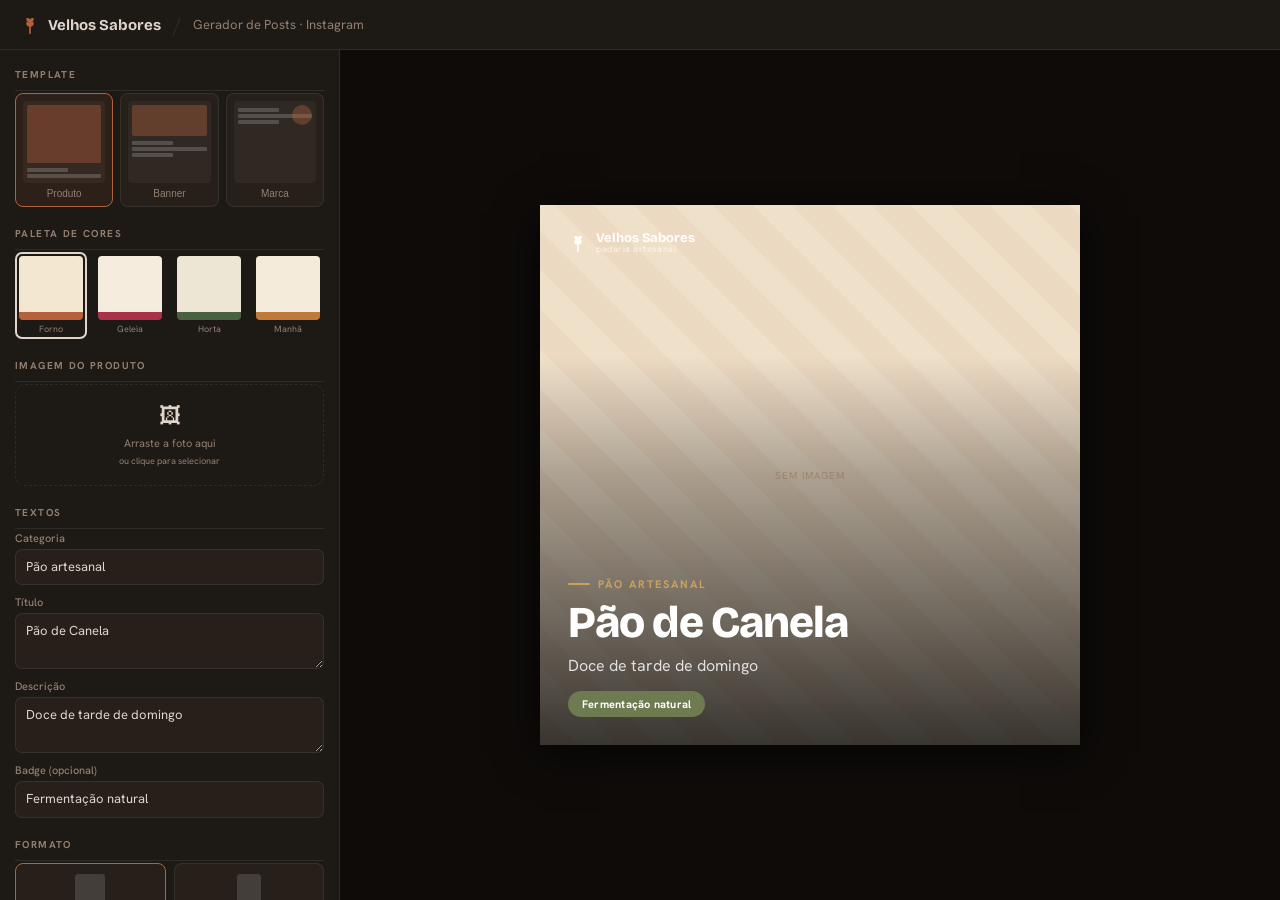
==== instagram-generator.html @ 73c16586 "feat: add secret route to generate posts" ====
<!DOCTYPE html>
<html lang="pt-BR">
<head>
  <meta charset="UTF-8">
  <meta name="viewport" content="width=device-width, initial-scale=1.0">
  <title>Gerador de Posts · Velhos Sabores</title>
  <link href="https://fonts.googleapis.com/css2?family=Bricolage+Grotesque:opsz,wght@12..96,400;12..96,600;12..96,700;12..96,800&family=Hanken+Grotesk:ital,wght@0,400;0,500;0,600;0,700;1,400;1,500&display=swap" rel="stylesheet">
  <script src="https://unpkg.com/html2canvas@1.4.1/dist/html2canvas.min.js"></script>
  <style>
    *, *::before, *::after { box-sizing: border-box; margin: 0; padding: 0; }

    :root {
      --u-bg:      #13100e;
      --u-surface: #1d1915;
      --u-s2:      #261f1a;
      --u-border:  rgba(255,255,255,.08);
      --u-text:    #e0d5cb;
      --u-muted:   #927f70;
      --u-accent:  #B5613A;
      --u-accent-d:#8f4c2e;
    }

    html, body { height: 100%; font-family: 'Hanken Grotesk', system-ui, sans-serif; background: var(--u-bg); color: var(--u-text); font-size: 14px; }

    body {
      display: grid;
      grid-template-columns: 340px 1fr;
      grid-template-rows: 50px 1fr;
      height: 100vh;
      overflow: hidden;
    }

    /* ── Header ── */
    .hdr {
      grid-column: 1 / -1;
      background: var(--u-surface);
      border-bottom: 1px solid var(--u-border);
      display: flex;
      align-items: center;
      padding: 0 20px;
      gap: 12px;
    }
    .hdr-brand { display: flex; align-items: center; gap: 8px; font-family: 'Bricolage Grotesque', sans-serif; font-weight: 700; font-size: 15px; }
    .hdr-sep   { color: var(--u-border); font-size: 20px; }
    .hdr-tool  { font-size: 13px; color: var(--u-muted); }

    /* ── Sidebar ── */
    .sidebar {
      background: var(--u-surface);
      border-right: 1px solid var(--u-border);
      overflow-y: auto;
      padding: 18px 15px 32px;
      display: flex;
      flex-direction: column;
      gap: 20px;
    }

    .sec-title {
      font-size: 10px; font-weight: 700; letter-spacing: .14em; text-transform: uppercase;
      color: var(--u-muted); padding-bottom: 9px; border-bottom: 1px solid var(--u-border); margin-bottom: 2px;
    }

    /* Template grid */
    .tpl-grid { display: grid; grid-template-columns: repeat(3, 1fr); gap: 7px; }
    .tpl-btn {
      background: var(--u-s2); border: 1.5px solid var(--u-border); border-radius: 8px;
      padding: 7px; cursor: pointer; display: flex; flex-direction: column; align-items: center;
      gap: 5px; transition: border-color .15s;
    }
    .tpl-btn:hover { border-color: rgba(181,97,58,.5); }
    .tpl-btn.sel   { border-color: var(--u-accent); background: rgba(181,97,58,.1); }
    .tpl-thumb {
      width: 100%; aspect-ratio: 1; background: rgba(255,255,255,.04); border-radius: 4px;
      overflow: hidden; padding: 4px; display: flex; flex-direction: column; gap: 2px;
    }
    .tl-img { background: rgba(181,97,58,.38); border-radius: 2px; }
    .tl-txt { background: rgba(255,255,255,.18); border-radius: 1px; height: 4px; }
    .tl-txt.s { width: 55%; }
    .tpl-label { font-size: 10px; color: var(--u-muted); }

    /* Palette grid */
    .pal-grid { display: grid; grid-template-columns: repeat(4, 1fr); gap: 7px; }
    .pal-btn  { border: 2px solid transparent; border-radius: 7px; padding: 2px; cursor: pointer; transition: border-color .15s; }
    .pal-btn.sel { border-color: var(--u-text); }
    .pal-swatch  { width: 100%; aspect-ratio: 1; border-radius: 4px; overflow: hidden; display: flex; flex-direction: column; }
    .pal-top { flex: 1; }
    .pal-bot { height: 8px; }
    .pal-name { font-size: 9px; color: var(--u-muted); text-align: center; margin-top: 3px; display: block; }

    /* Drop zone */
    .drop-zone {
      border: 1.5px dashed var(--u-border); border-radius: 10px; padding: 16px;
      cursor: pointer; position: relative; text-align: center; transition: border-color .15s, background .15s;
    }
    .drop-zone:hover, .drop-zone.over { border-color: var(--u-accent); background: rgba(181,97,58,.05); }
    .drop-zone input[type=file] { position: absolute; inset: 0; opacity: 0; cursor: pointer; width: 100%; height: 100%; }
    .drop-icon  { font-size: 22px; margin-bottom: 5px; }
    .drop-hint  { font-size: 11px; color: var(--u-muted); line-height: 1.5; }
    .drop-prev  { width: 100%; max-height: 100px; object-fit: cover; border-radius: 6px; display: none; margin-top: 8px; }
    .drop-zone.has-img .drop-icon,
    .drop-zone.has-img .drop-hint  { display: none; }
    .drop-zone.has-img              { border-style: solid; border-color: rgba(181,97,58,.5); }
    .drop-zone.has-img .drop-prev  { display: block; }
    .drop-chg   { display: none; font-size: 10px; color: var(--u-muted); margin-top: 5px; }
    .drop-zone.has-img .drop-chg   { display: block; }

    /* Fields */
    .fields { display: flex; flex-direction: column; gap: 10px; }
    .field  { display: flex; flex-direction: column; gap: 4px; }
    .field label { font-size: 11px; color: var(--u-muted); font-weight: 500; }
    .field input, .field textarea {
      background: var(--u-s2); border: 1px solid var(--u-border); border-radius: 7px;
      color: var(--u-text); font-family: inherit; font-size: 13px; padding: 8px 10px;
      width: 100%; outline: none; resize: vertical; line-height: 1.45; transition: border-color .15s;
    }
    .field input:focus, .field textarea:focus { border-color: var(--u-accent); }
    .field textarea { min-height: 56px; }

    /* Format */
    .fmt-grid { display: grid; grid-template-columns: 1fr 1fr; gap: 8px; }
    .fmt-btn {
      background: var(--u-s2); border: 1.5px solid var(--u-border); border-radius: 8px;
      padding: 10px 8px; cursor: pointer; display: flex; flex-direction: column;
      align-items: center; gap: 5px; transition: border-color .15s;
    }
    .fmt-btn:hover { border-color: rgba(181,97,58,.5); }
    .fmt-btn.sel   { border-color: var(--u-accent); }
    .fmt-box { background: rgba(255,255,255,.14); border-radius: 3px; }
    .fmt-label { font-size: 10px; color: var(--u-muted); }

    /* Download button */
    .dl-btn {
      background: var(--u-accent); color: #fff; border: none; border-radius: 9px;
      padding: 13px 16px; font-family: inherit; font-size: 14px; font-weight: 700;
      cursor: pointer; width: 100%; display: flex; align-items: center; justify-content: center;
      gap: 8px; transition: background .15s; margin-top: 4px;
    }
    .dl-btn:hover    { background: var(--u-accent-d); }
    .dl-btn:disabled { opacity: .5; cursor: not-allowed; }

    /* Preview */
    .preview {
      display: flex; align-items: center; justify-content: center;
      background: #0e0b09; padding: 32px; overflow: hidden;
    }
    #previewWrap { position: relative; box-shadow: 0 8px 40px rgba(0,0,0,.6); }
  </style>
</head>
<body>

<header class="hdr">
  <div class="hdr-brand">
    <svg width="20" height="20" viewBox="0 0 24 24" fill="none" stroke="#B5613A" stroke-width="2" stroke-linecap="round" stroke-linejoin="round">
      <line x1="12" y1="22" x2="12" y2="8"/>
      <path d="M12 8c0-2-1.5-3.5-3.5-3.5C8.5 6.5 10 8 12 8Z"/>
      <path d="M12 8c0-2 1.5-3.5 3.5-3.5C15.5 6.5 14 8 12 8Z"/>
      <path d="M12 13c0-2-1.5-3.5-3.5-3.5C8.5 11.5 10 13 12 13Z"/>
      <path d="M12 13c0-2 1.5-3.5 3.5-3.5C15.5 11.5 14 13 12 13Z"/>
    </svg>
    Velhos Sabores
  </div>
  <span class="hdr-sep">/</span>
  <span class="hdr-tool">Gerador de Posts · Instagram</span>
</header>

<aside class="sidebar">

  <div>
    <p class="sec-title">Template</p>
    <div class="tpl-grid">
      <button class="tpl-btn sel" data-tpl="produto" onclick="pick('template','produto',this)">
        <div class="tpl-thumb">
          <div class="tl-img" style="flex:1"></div>
          <div style="display:flex;flex-direction:column;gap:2px;padding:3px 0 1px">
            <div class="tl-txt s"></div>
            <div class="tl-txt"></div>
          </div>
        </div>
        <span class="tpl-label">Produto</span>
      </button>
      <button class="tpl-btn" data-tpl="banner" onclick="pick('template','banner',this)">
        <div class="tpl-thumb">
          <div class="tl-img" style="flex:0 0 42%"></div>
          <div style="flex:1;display:flex;flex-direction:column;gap:2px;padding:3px 0 1px">
            <div class="tl-txt s"></div>
            <div class="tl-txt"></div>
            <div class="tl-txt s"></div>
          </div>
        </div>
        <span class="tpl-label">Banner</span>
      </button>
      <button class="tpl-btn" data-tpl="marca" onclick="pick('template','marca',this)">
        <div class="tpl-thumb" style="position:relative">
          <div style="flex:1;display:flex;flex-direction:column;gap:2px;padding:3px 0 1px">
            <div class="tl-txt s"></div>
            <div class="tl-txt"></div>
            <div class="tl-txt s"></div>
          </div>
          <div class="tl-img" style="position:absolute;top:4px;right:4px;width:20px;height:20px;border-radius:50%"></div>
        </div>
        <span class="tpl-label">Marca</span>
      </button>
    </div>
  </div>

  <div>
    <p class="sec-title">Paleta de Cores</p>
    <div class="pal-grid">
      <div class="pal-btn sel" data-pal="forno" onclick="pick('palette','forno',this)">
        <div class="pal-swatch"><div class="pal-top" style="background:#F3E7D2"></div><div class="pal-bot" style="background:#B5613A"></div></div>
        <span class="pal-name">Forno</span>
      </div>
      <div class="pal-btn" data-pal="geleia" onclick="pick('palette','geleia',this)">
        <div class="pal-swatch"><div class="pal-top" style="background:#F6ECDD"></div><div class="pal-bot" style="background:#A8324A"></div></div>
        <span class="pal-name">Geleia</span>
      </div>
      <div class="pal-btn" data-pal="horta" onclick="pick('palette','horta',this)">
        <div class="pal-swatch"><div class="pal-top" style="background:#EEE6D4"></div><div class="pal-bot" style="background:#4A6140"></div></div>
        <span class="pal-name">Horta</span>
      </div>
      <div class="pal-btn" data-pal="manha" onclick="pick('palette','manha',this)">
        <div class="pal-swatch"><div class="pal-top" style="background:#F5EBDA"></div><div class="pal-bot" style="background:#C07A38"></div></div>
        <span class="pal-name">Manhã</span>
      </div>
    </div>
  </div>

  <div>
    <p class="sec-title">Imagem do Produto</p>
    <div class="drop-zone" id="dropZone">
      <input type="file" accept="image/*" id="fileInput" onchange="loadImg(this.files[0])">
      <div class="drop-icon">🖼</div>
      <p class="drop-hint">Arraste a foto aqui<br><small>ou clique para selecionar</small></p>
      <img class="drop-prev" id="dropPrev" src="" alt="">
      <p class="drop-chg">Clique para trocar a imagem</p>
    </div>
  </div>

  <div>
    <p class="sec-title">Textos</p>
    <div class="fields">
      <div class="field">
        <label>Categoria</label>
        <input type="text" id="inEyebrow" value="Pão artesanal" oninput="render()">
      </div>
      <div class="field">
        <label>Título</label>
        <textarea id="inTitle" oninput="render()">Pão de Canela</textarea>
      </div>
      <div class="field">
        <label>Descrição</label>
        <textarea id="inDesc" oninput="render()">Doce de tarde de domingo</textarea>
      </div>
      <div class="field">
        <label>Badge (opcional)</label>
        <input type="text" id="inBadge" value="Fermentação natural" oninput="render()">
      </div>
    </div>
  </div>

  <div>
    <p class="sec-title">Formato</p>
    <div class="fmt-grid">
      <button class="fmt-btn sel" data-fmt="square" onclick="pick('format','square',this)">
        <div class="fmt-box" style="width:30px;height:30px"></div>
        <span class="fmt-label">Quadrado · 1:1</span>
      </button>
      <button class="fmt-btn" data-fmt="portrait" onclick="pick('format','portrait',this)">
        <div class="fmt-box" style="width:24px;height:30px"></div>
        <span class="fmt-label">Retrato · 4:5</span>
      </button>
    </div>
  </div>

  <button class="dl-btn" id="dlBtn" onclick="download()">
    <svg width="16" height="16" viewBox="0 0 24 24" fill="none" stroke="currentColor" stroke-width="2.5" stroke-linecap="round" stroke-linejoin="round">
      <path d="M21 15v4a2 2 0 0 1-2 2H5a2 2 0 0 1-2-2v-4"/>
      <polyline points="7 10 12 15 17 10"/>
      <line x1="12" y1="15" x2="12" y2="3"/>
    </svg>
    Baixar PNG · 1080px
  </button>

</aside>

<main class="preview">
  <div id="previewWrap"></div>
</main>

<script>
// ── State ──────────────────────────────────────────────────
const S = { template: 'produto', palette: 'forno', format: 'square', img: null };

const PALS = {
  forno:  { paper:'#F3E7D2', paper2:'#ECDCC2', surface:'#FBF4E6', ink:'#36271B', soft:'#6E5A47', primary:'#B5613A', accent:'#6E7A4F', gold:'#CDA15A' },
  geleia: { paper:'#F6ECDD', paper2:'#F0E0CC', surface:'#FCF5EA', ink:'#3A201F', soft:'#6F4A45', primary:'#A8324A', accent:'#8a5a36', gold:'#D99A4E' },
  horta:  { paper:'#EEE6D4', paper2:'#E6DBC3', surface:'#F8F2E4', ink:'#2C2A1E', soft:'#5e5a44', primary:'#4A6140', accent:'#8C5A32', gold:'#CAA35A' },
  manha:  { paper:'#F5EBDA', paper2:'#F0E1C9', surface:'#FCF6EA', ink:'#3B2A1A', soft:'#6f5638', primary:'#C07A38', accent:'#7d6a3e', gold:'#E0B674' },
};

// ── Helpers ────────────────────────────────────────────────
function rgba(hex, a) {
  const [r,g,b] = [hex.slice(1,3),hex.slice(3,5),hex.slice(5,7)].map(x=>parseInt(x,16));
  return `rgba(${r},${g},${b},${a})`;
}

function wheat(color, sz) {
  return `<svg width="${sz}" height="${sz}" viewBox="0 0 24 24" fill="none" stroke="${color}" stroke-width="2" stroke-linecap="round" stroke-linejoin="round"><line x1="12" y1="22" x2="12" y2="8"/><path d="M12 8c0-2-1.5-3.5-3.5-3.5C8.5 6.5 10 8 12 8Z"/><path d="M12 8c0-2 1.5-3.5 3.5-3.5C15.5 6.5 14 8 12 8Z"/><path d="M12 13c0-2-1.5-3.5-3.5-3.5C8.5 11.5 10 13 12 13Z"/><path d="M12 13c0-2 1.5-3.5 3.5-3.5C15.5 11.5 14 13 12 13Z"/></svg>`;
}

function eyebrow(text, color, s) {
  if (!text) return '';
  return `<div style="display:flex;align-items:center;gap:${r(8,s)}px;margin-bottom:${r(10,s)}px">
    <span style="display:inline-block;width:${r(22,s)}px;height:${r(2,s)}px;background:${color};border-radius:2px;flex-shrink:0"></span>
    <span style="font-family:'Hanken Grotesk',sans-serif;font-size:${r(11,s)}px;font-weight:700;letter-spacing:.18em;text-transform:uppercase;color:${color}">${text}</span>
  </div>`;
}

function brandMark(inkC, softC, iconC, s, right=false) {
  const dir = right ? 'flex-direction:row-reverse;' : '';
  const ta  = right ? 'text-align:right;' : '';
  return `<div style="display:flex;align-items:center;gap:${r(8,s)}px;${dir}">
    ${wheat(iconC, r(20,s))}
    <div style="font-family:'Bricolage Grotesque',sans-serif;font-size:${r(13,s)}px;font-weight:700;color:${inkC};line-height:1.1;${ta}">Velhos Sabores<span style="display:block;font-size:${r(9,s)}px;font-weight:400;color:${softC};letter-spacing:.06em;font-family:'Hanken Grotesk',sans-serif">padaria artesanal</span></div>
  </div>`;
}

function badgeEl(text, bg, color, border) {
  if (!text) return '';
  return `<span style="display:inline-block;font-family:'Hanken Grotesk',sans-serif;font-size:${r(11,1)}px;font-weight:700;padding:5px 13px;border-radius:999px;background:${bg};color:${color};border:1px solid ${border};letter-spacing:.02em">${text}</span>`;
}

function photo(url, style) {
  if (url) return `<img src="${url}" alt="" style="${style};display:block">`;
  return `<div style="${style};background:repeating-linear-gradient(45deg,rgba(181,97,58,.1) 0 28px,rgba(181,97,58,.05) 28px 56px);display:flex;align-items:center;justify-content:center"><span style="font-size:10px;letter-spacing:.1em;text-transform:uppercase;color:rgba(181,97,58,.35);font-family:'Hanken Grotesk',sans-serif">sem imagem</span></div>`;
}

// round-scale shorthand
const r = (v, s) => Math.round(v * s);

// ── Post builder (scale=1 → 540px, scale=2 → 1080px via html2canvas) ──
function buildPost(s) {
  const p       = PALS[S.palette];
  const portrait= S.format === 'portrait';
  const W       = r(540, s);
  const H       = portrait ? r(675, s) : r(540, s);
  const ew = document.getElementById('inEyebrow').value;
  const ti = document.getElementById('inTitle').value;
  const de = document.getElementById('inDesc').value;
  const ba = document.getElementById('inBadge').value;

  const wrap = `position:absolute;inset:0;width:${W}px;height:${H}px`;
  let inner = '';

  if (S.template === 'produto') {
    // Full-bleed image + dark gradient overlay + text bottom
    inner = `
      <div style="position:absolute;inset:0;background:${p.paper}"></div>
      ${photo(S.img, 'position:absolute;inset:0;width:100%;height:100%;object-fit:cover')}
      <div style="position:absolute;inset:0;background:linear-gradient(to top,rgba(0,0,0,.76) 0%,rgba(0,0,0,.28) 50%,transparent 72%)"></div>
      <div style="position:absolute;top:${r(26,s)}px;left:${r(28,s)}px">${brandMark('#fff','rgba(255,255,255,.7)','#fff',s)}</div>
      <div style="position:absolute;bottom:0;left:0;right:0;padding:${r(28,s)}px">
        ${eyebrow(ew, p.gold, s)}
        ${ti ? `<div style="font-family:'Bricolage Grotesque',sans-serif;font-size:${r(44,s)}px;font-weight:800;color:#fff;line-height:1.02;letter-spacing:-.02em;margin-bottom:${r(8,s)}px">${ti}</div>` : ''}
        ${de ? `<div style="font-size:${r(16,s)}px;color:rgba(255,255,255,.82);line-height:1.45;margin-bottom:${r(14,s)}px">${de}</div>` : ''}
        ${badgeEl(ba, p.accent, '#fff', 'transparent')}
      </div>`;

  } else if (S.template === 'banner') {
    // Top image fading into text below
    const imgH = r(H * 0.52, 1);
    inner = `
      <div style="position:absolute;inset:0;background:${p.paper}"></div>
      <div style="position:absolute;top:0;left:0;right:0;height:${imgH}px;overflow:hidden">
        ${photo(S.img, 'width:100%;height:100%;object-fit:cover')}
        <div style="position:absolute;bottom:0;left:0;right:0;height:60%;background:linear-gradient(to bottom,transparent,${p.paper})"></div>
      </div>
      <div style="position:absolute;top:${r(20,s)}px;right:${r(24,s)}px">${brandMark(p.ink,p.soft,p.primary,s,true)}</div>
      <div style="position:absolute;bottom:${r(24,s)}px;left:0;right:0;padding:0 ${r(28,s)}px">
        ${eyebrow(ew, p.primary, s)}
        ${ti ? `<div style="font-family:'Bricolage Grotesque',sans-serif;font-size:${r(36,s)}px;font-weight:800;color:${p.ink};line-height:1.02;letter-spacing:-.02em;margin-bottom:${r(8,s)}px">${ti}</div>` : ''}
        ${de ? `<div style="font-size:${r(15,s)}px;color:${p.soft};line-height:1.5;margin-bottom:${r(12,s)}px">${de}</div>` : ''}
        ${badgeEl(ba, rgba(p.accent,.12), p.accent, rgba(p.accent,.38))}
      </div>`;

  } else {
    // Marca: bold text left, circular photo top-right
    const cSz = r(148, s);
    inner = `
      <div style="position:absolute;inset:0;background:${p.paper2}"></div>
      <div style="position:absolute;top:0;left:0;right:0;height:${r(5,s)}px;background:${p.primary}"></div>
      <div style="position:absolute;top:${r(52,s)}px;right:${r(32,s)}px;width:${cSz}px;height:${cSz}px;border-radius:50%;overflow:hidden;border:${r(4,s)}px solid ${p.paper};box-shadow:0 4px ${r(20,s)}px rgba(0,0,0,.12)">
        ${photo(S.img, 'width:100%;height:100%;object-fit:cover')}
      </div>
      <div style="position:absolute;top:${r(30,s)}px;left:${r(30,s)}px">${brandMark(p.ink,p.soft,p.primary,s)}</div>
      <div style="position:absolute;top:${r(H*.36,s)}px;left:0;right:0;padding:0 ${r(32,s)}px">
        ${eyebrow(ew, p.primary, s)}
        ${ti ? `<div style="font-family:'Bricolage Grotesque',sans-serif;font-size:${r(46,s)}px;font-weight:800;color:${p.ink};line-height:1.0;letter-spacing:-.025em;margin-bottom:${r(14,s)}px;max-width:${r(290,s)}px">${ti}</div>` : ''}
        ${de ? `<div style="font-size:${r(15,s)}px;color:${p.soft};line-height:1.55;max-width:${r(290,s)}px">${de}</div>` : ''}
      </div>
      <div style="position:absolute;bottom:${r(26,s)}px;left:${r(32,s)}px">
        ${badgeEl(ba, rgba(p.accent,.14), p.accent, rgba(p.accent,.42))}
      </div>`;
  }

  return {
    W, H,
    html: `<div style="width:${W}px;height:${H}px;position:relative;overflow:hidden;font-family:'Hanken Grotesk',system-ui,sans-serif;-webkit-font-smoothing:antialiased">${inner}</div>`,
  };
}

// ── Render preview ─────────────────────────────────────────
function render() {
  const wrap   = document.getElementById('previewWrap');
  const avW    = wrap.parentElement.clientWidth  - 64;
  const avH    = wrap.parentElement.clientHeight - 64;
  const portrait = S.format === 'portrait';
  const BW = 540, BH = portrait ? 675 : 540;
  const sc = Math.min(1, avW / BW, avH / BH);

  wrap.style.width  = r(BW, sc) + 'px';
  wrap.style.height = r(BH, sc) + 'px';

  const { html } = buildPost(sc);
  wrap.innerHTML = html;
}

// ── Download ───────────────────────────────────────────────
async function download() {
  const btn = document.getElementById('dlBtn');
  btn.disabled = true;
  btn.textContent = 'Gerando…';

  const { html, W, H } = buildPost(1);

  const host = document.createElement('div');
  host.style.cssText = `position:absolute;top:-9999px;left:-9999px;width:${W}px;height:${H}px`;
  host.innerHTML = html;
  document.body.appendChild(host);

  await document.fonts.ready;
  await new Promise(ok => setTimeout(ok, 200));

  try {
    const canvas = await html2canvas(host.firstChild, {
      scale: 2, width: W, height: H,
      useCORS: true, allowTaint: true,
      backgroundColor: null, logging: false,
    });
    const a = document.createElement('a');
    const slug = (document.getElementById('inTitle').value || 'post')
      .toLowerCase().normalize('NFD').replace(/[̀-ͯ]/g,'')
      .replace(/[^a-z0-9]+/g,'-').replace(/^-|-$/g,'');
    a.download = `velhos-sabores-${slug}.png`;
    a.href = canvas.toDataURL('image/png');
    a.click();
  } catch(e) {
    alert('Erro ao gerar: ' + e.message);
  } finally {
    document.body.removeChild(host);
    btn.disabled = false;
    btn.innerHTML = `<svg width="16" height="16" viewBox="0 0 24 24" fill="none" stroke="currentColor" stroke-width="2.5" stroke-linecap="round" stroke-linejoin="round"><path d="M21 15v4a2 2 0 0 1-2 2H5a2 2 0 0 1-2-2v-4"/><polyline points="7 10 12 15 17 10"/><line x1="12" y1="15" x2="12" y2="3"/></svg> Baixar PNG · 1080px`;
  }
}

// ── Picker helper ──────────────────────────────────────────
function pick(key, value, btn) {
  S[key] = value;
  const sel = { template: '.tpl-btn', palette: '.pal-btn', format: '.fmt-btn' }[key];
  document.querySelectorAll(sel).forEach(el => el.classList.toggle('sel', el === btn));
  render();
}

// ── Image loading ──────────────────────────────────────────
function loadImg(file) {
  if (!file) return;
  const fr = new FileReader();
  fr.onload = e => {
    S.img = e.target.result;
    const dz = document.getElementById('dropZone');
    dz.classList.add('has-img');
    document.getElementById('dropPrev').src = e.target.result;
    render();
  };
  fr.readAsDataURL(file);
}

const dz = document.getElementById('dropZone');
dz.addEventListener('dragover',  e => { e.preventDefault(); dz.classList.add('over'); });
dz.addEventListener('dragleave', () => dz.classList.remove('over'));
dz.addEventListener('drop', e => {
  e.preventDefault(); dz.classList.remove('over');
  const f = e.dataTransfer.files[0];
  if (f?.type.startsWith('image/')) loadImg(f);
});

// ── Init ───────────────────────────────────────────────────
render();
window.addEventListener('resize', render);
</script>
</body>
</html>
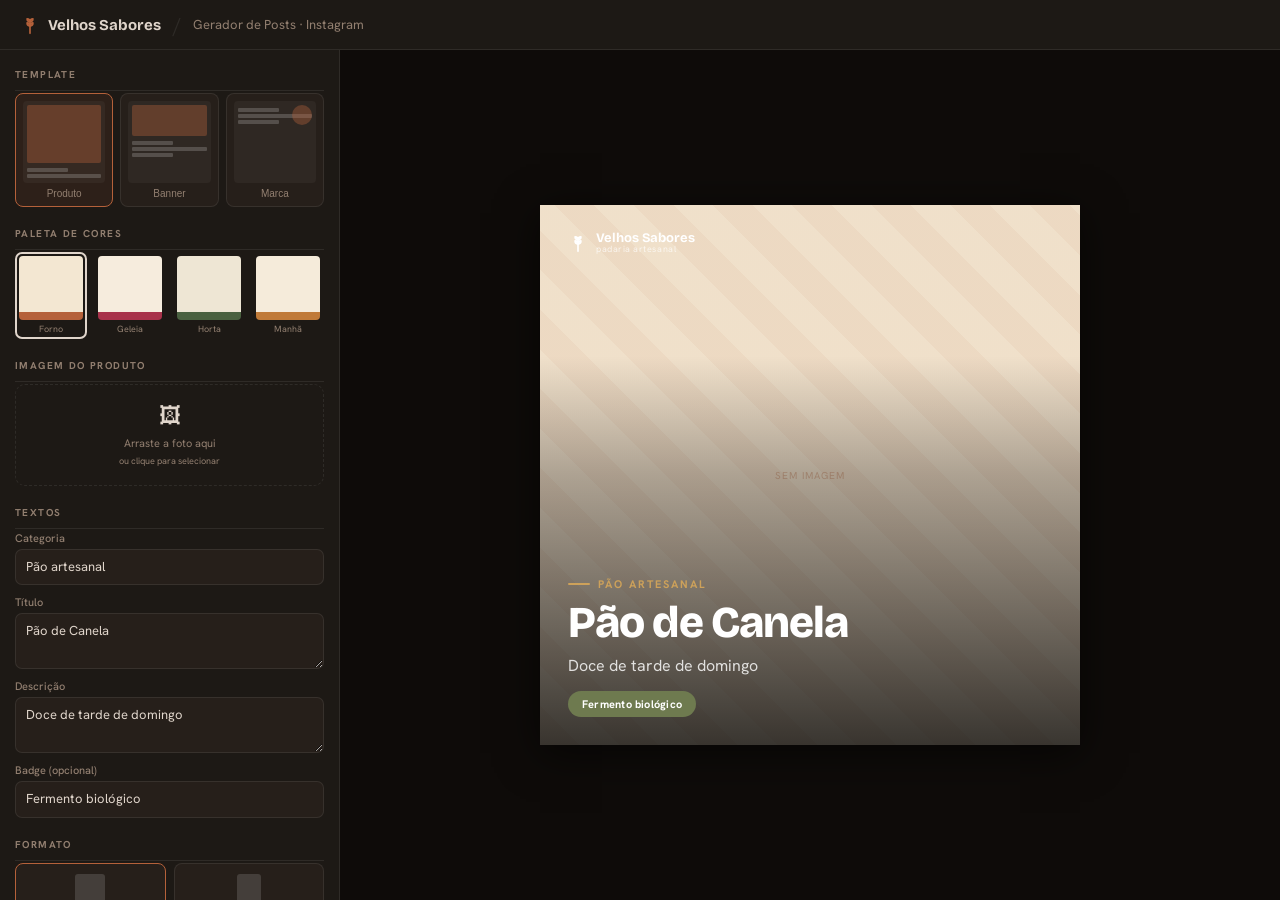
==== commit 71dd8f69: "feat: cart card redesign, perf optimizations, and content corrections" ====
--- a/instagram-generator.html
+++ b/instagram-generator.html
@@ -253,7 +253,7 @@
       </div>
       <div class="field">
         <label>Badge (opcional)</label>
-        <input type="text" id="inBadge" value="Fermentação natural" oninput="render()">
+        <input type="text" id="inBadge" value="Fermento biológico" oninput="render()">
       </div>
     </div>
   </div>
